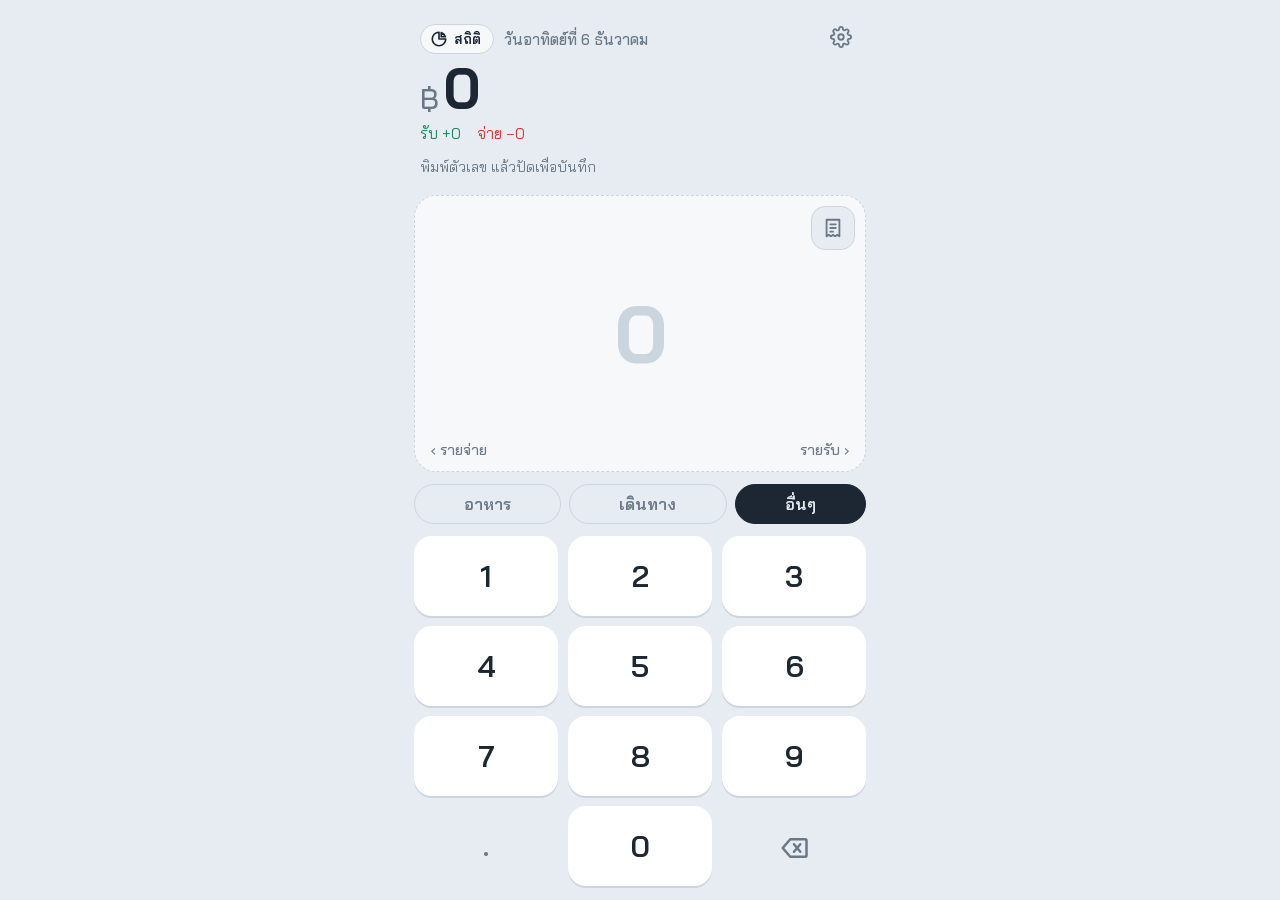
==== index.html @ 1a9b8954 "Add files via upload" ====
<!DOCTYPE html>
<html lang="th">
<head>
<meta charset="UTF-8">
<meta name="viewport" content="width=device-width, initial-scale=1, viewport-fit=cover, user-scalable=no">
<title>จดไว</title>
<meta name="description" content="จดรายรับรายจ่ายแบบปัดนิ้ว ใช้งานได้แม้ไม่มีอินเทอร์เน็ต">
<link rel="manifest" href="manifest.webmanifest">
<meta name="theme-color" content="#E6ECF1" media="(prefers-color-scheme: light)">
<meta name="theme-color" content="#121A22" media="(prefers-color-scheme: dark)">
<meta name="mobile-web-app-capable" content="yes">
<meta name="apple-mobile-web-app-capable" content="yes">
<meta name="apple-mobile-web-app-title" content="จดไว">
<meta name="apple-mobile-web-app-status-bar-style" content="default">
<link rel="apple-touch-icon" href="icons/apple-touch-icon.png">
<link rel="icon" type="image/png" sizes="32x32" href="icons/favicon-32.png">
<link rel="preconnect" href="https://fonts.googleapis.com">
<link rel="preconnect" href="https://fonts.gstatic.com" crossorigin>
<link href="https://fonts.googleapis.com/css2?family=Bai+Jamjuree:wght@400;500;600;700&display=swap" rel="stylesheet">
<style>
:root{
  --bg:#E6ECF1; --panel:#F6F8FA; --ink:#1C2733; --muted:#6A7886;
  --key:#FFFFFF; --key-press:#D5DEE6; --key-ink:#1C2733;
  --in:#178A57; --in-soft:#D3F0E1; --out:#D2392F; --out-soft:#FADAD6;
  --line:#CBD5DE;
  box-sizing:border-box;
  padding-top:env(safe-area-inset-top,0px);
  padding-bottom:env(safe-area-inset-bottom,0px);
  color-scheme:light;
}
@media (prefers-color-scheme: dark){
  :root:not([data-theme="light"]){
    --bg:#121A22; --panel:#1A242E; --ink:#E8EEF3; --muted:#8C9AA8;
    --key:#24303B; --key-press:#33424F; --key-ink:#E8EEF3;
    --in:#3CC487; --in-soft:#173A2A; --out:#FF6B5E; --out-soft:#45201D;
    --line:#2C3946; color-scheme:dark;
  }
}
:root[data-theme="dark"]{
  --bg:#121A22; --panel:#1A242E; --ink:#E8EEF3; --muted:#8C9AA8;
  --key:#24303B; --key-press:#33424F; --key-ink:#E8EEF3;
  --in:#3CC487; --in-soft:#173A2A; --out:#FF6B5E; --out-soft:#45201D;
  --line:#2C3946; color-scheme:dark;
}
*,*::before,*::after{box-sizing:border-box}
html{height:100%;scroll-padding-top:env(safe-area-inset-top,0px)}
body{
  height:100%;margin:0;background:var(--bg);color:var(--ink);
  font-family:"Bai Jamjuree","Noto Sans Thai","Leelawadee UI",Tahoma,sans-serif;
  -webkit-tap-highlight-color:transparent;user-select:none;-webkit-user-select:none;
  overscroll-behavior:none;
}
.app{
  height:100%;max-width:480px;margin:0 auto;display:flex;flex-direction:column;
  padding:12px 14px 14px;gap:12px;
}

/* ---------- Top: today's total ---------- */
.top{padding:6px 6px 0}
.top-row{display:flex;justify-content:space-between;align-items:baseline}
.date{font-size:15px;color:var(--muted);font-weight:500}
.top-left{display:flex;align-items:center;gap:10px;min-width:0}
.stats-btn{
  display:inline-flex;align-items:center;gap:6px;border:1.5px solid var(--line);background:var(--panel);
  color:var(--ink);font:inherit;font-size:14px;font-weight:600;padding:5px 12px 5px 9px;border-radius:999px;cursor:pointer;
}
.stats-btn svg{width:18px;height:18px}
.stats-btn:focus-visible{outline:2px solid var(--ink)}
.reset{background:none;border:0;color:var(--muted);font:inherit;font-size:14px;padding:6px 8px;border-radius:8px;cursor:pointer}
.reset:focus-visible{outline:2px solid var(--ink)}
.total{
  font-size:clamp(40px,12vw,56px);font-weight:700;line-height:1.1;
  font-variant-numeric:tabular-nums;letter-spacing:-.5px;margin-top:2px;
  transition:color .3s;
}
.total.pos{color:var(--in)} .total.neg{color:var(--out)}
.total .cur{font-size:.5em;font-weight:500;margin-right:4px;color:var(--muted)}
.split{display:flex;gap:16px;font-size:15px;margin-top:4px;font-variant-numeric:tabular-nums}
.split .i{color:var(--in)} .split .o{color:var(--out)}
.last{
  margin-top:8px;display:flex;align-items:center;gap:8px;min-height:32px;font-size:14px;color:var(--muted)
}
.last .amt{font-weight:600;font-variant-numeric:tabular-nums}
.last .amt.in{color:var(--in)} .last .amt.out{color:var(--out)}
.undo{
  margin-left:auto;border:1px solid var(--line);background:transparent;color:var(--ink);
  font:inherit;font-size:14px;padding:5px 12px;border-radius:999px;cursor:pointer
}
.undo:focus-visible{outline:2px solid var(--ink)}

/* ---------- Middle: swipe display ---------- */
.stage{
  position:relative;flex:1 1 auto;min-height:150px;border-radius:22px;
  background:var(--panel);overflow:hidden;touch-action:none;cursor:grab;
  display:flex;align-items:center;justify-content:center;
  border:1.5px dashed var(--line);
}
.stage:active{cursor:grabbing}
.tint{position:absolute;inset:0;opacity:0;pointer-events:none;transition:opacity .15s}
.tint.in{background:var(--in-soft)} .tint.out{background:var(--out-soft)}
.hint{
  position:absolute;bottom:12px;font-size:14px;color:var(--muted);font-weight:500;
  transition:color .15s,transform .15s;
}
.hint.l{left:16px} .hint.r{right:16px}
.hint.l.on{color:var(--out);transform:translateX(-3px)}
.hint.r.on{color:var(--in);transform:translateX(3px)}
.num{
  position:relative;font-size:clamp(52px,17vw,80px);font-weight:700;
  font-variant-numeric:tabular-nums;letter-spacing:-1px;color:var(--ink);
  white-space:nowrap;will-change:transform;transition:color .12s;
  max-width:92%;overflow:hidden;text-overflow:ellipsis;
}
.num.empty{color:var(--line)}
.num.in{color:var(--in)} .num.out{color:var(--out)}
.num.fly{transition:transform .32s cubic-bezier(.5,0,.75,0),opacity .32s}
.num.back{transition:transform .25s cubic-bezier(.2,.9,.3,1.2),color .12s}
.num.pop{animation:pop .22s ease-out}
@keyframes pop{from{transform:scale(.9);opacity:.3}to{transform:none;opacity:1}}
.toast{
  position:absolute;top:14px;left:50%;transform:translate(-50%,-8px);opacity:0;
  font-size:15px;font-weight:600;padding:6px 14px;border-radius:999px;
  transition:opacity .2s,transform .2s;pointer-events:none;
}
.toast.show{opacity:1;transform:translate(-50%,0)}
.toast.in{background:var(--in);color:#fff} .toast.out{background:var(--out);color:#fff}

/* ---------- Tag bar ---------- */
.tags{display:flex;gap:8px;flex:0 0 auto;overflow-x:auto;scrollbar-width:none;margin:0 -2px;padding:0 2px}
.tags::-webkit-scrollbar{display:none}
.tag{
  flex:1 0 auto;min-width:76px;padding:0 14px;height:40px;white-space:nowrap;border:1.5px solid var(--line);border-radius:999px;background:transparent;
  color:var(--muted);font:inherit;font-size:16px;font-weight:600;cursor:pointer;touch-action:manipulation;
  transition:background .12s,color .12s,border-color .12s;
}
.tag[aria-pressed="true"]{background:var(--ink);border-color:var(--ink);color:var(--bg)}
.tag:focus-visible{outline:3px solid var(--ink);outline-offset:2px}
.last .tg{font-size:13px;padding:1px 8px;border-radius:999px;border:1px solid var(--line);color:var(--ink)}

/* ---------- Bottom: numpad ---------- */
.pad{display:grid;grid-template-columns:repeat(3,1fr);gap:10px;flex:0 0 auto}
.k{
  height:clamp(56px,9.5vh,76px);border:0;border-radius:18px;background:var(--key);color:var(--key-ink);
  font:inherit;font-size:30px;font-weight:600;cursor:pointer;touch-action:manipulation;
  box-shadow:0 2px 0 var(--line);transition:background .08s,transform .08s;
}
.k:active,.k.press{background:var(--key-press);transform:translateY(2px);box-shadow:none}
.k:focus-visible{outline:3px solid var(--ink);outline-offset:2px}
.k.fn{background:transparent;box-shadow:none;font-size:26px;color:var(--muted)}
.k.fn:active{background:var(--key-press)}
.k svg{width:30px;height:30px;vertical-align:middle}

/* ---------- Stats sheet ---------- */
:root{--c-food:#E59A1A;--c-travel:#3B7DD8;--c-other:#8A7FB0}
.sheet{
  position:fixed;inset:0;z-index:20;background:var(--bg);overflow-y:auto;
  padding-top:env(safe-area-inset-top,0px);padding-bottom:env(safe-area-inset-bottom,0px);
  transform:translateY(100%);transition:transform .28s ease;visibility:hidden;
}
.sheet.open{transform:none;visibility:visible}
.sheet-in{max-width:480px;margin:0 auto;padding:12px 18px 28px}
.sheet-head{display:flex;align-items:center;gap:8px;position:sticky;top:0;background:var(--bg);padding:6px 0 10px;z-index:1}
.sheet-head h2{font-size:22px;margin:0;flex:1}
.icon-btn{
  width:40px;height:40px;border-radius:12px;border:1.5px solid var(--line);background:var(--panel);color:var(--ink);
  font:inherit;font-size:20px;cursor:pointer;display:inline-flex;align-items:center;justify-content:center
}
.icon-btn:disabled{opacity:.35;cursor:default}
.icon-btn:focus-visible{outline:2px solid var(--ink)}
.month{display:flex;align-items:center;gap:10px;margin:4px 0 14px}
.month b{flex:1;text-align:center;font-size:18px}
.sum3{display:grid;grid-template-columns:repeat(3,1fr);gap:8px;margin-bottom:18px}
.sum3 div{background:var(--panel);border-radius:14px;padding:10px 12px}
.sum3 small{display:block;font-size:13px;color:var(--muted)}
.sum3 strong{display:block;font-size:19px;font-variant-numeric:tabular-nums;margin-top:2px;overflow-wrap:anywhere}
.sum3 .i strong{color:var(--in)} .sum3 .o strong{color:var(--out)}
.block{background:var(--panel);border-radius:18px;padding:14px 14px 16px;margin-bottom:14px}
.block h3{font-size:16px;margin:0 0 10px}
.chart-wrap{position:relative;height:220px}
.empty-note{height:120px;display:flex;align-items:center;justify-content:center;color:var(--muted);font-size:15px;text-align:center}
.legend{list-style:none;padding:0;margin:12px 0 0;font-variant-numeric:tabular-nums}
.legend li{display:flex;align-items:center;gap:10px;padding:6px 0;font-size:15px;border-top:1px solid var(--line)}
.legend li:first-child{border-top:0}
.legend .dot{width:12px;height:12px;border-radius:4px;flex:0 0 auto}
.legend .nm{flex:1}
.legend .pc{color:var(--muted);font-size:13px;min-width:44px;text-align:right}
.legend .am{font-weight:600;min-width:84px;text-align:right}

/* ---------- Gear + count link ---------- */
.gear{
  width:38px;height:38px;border:0;background:transparent;color:var(--muted);border-radius:12px;
  display:inline-flex;align-items:center;justify-content:center;cursor:pointer;flex:0 0 auto
}
.gear svg{width:22px;height:22px}
.gear:active{background:var(--key-press)}
.gear:focus-visible{outline:2px solid var(--ink)}
.count{
  border:0;background:none;padding:2px 0;font:inherit;font-size:14px;color:var(--ink);cursor:pointer;
  text-decoration:underline;text-decoration-color:var(--line);text-underline-offset:3px;text-decoration-thickness:2px
}
.count:focus-visible{outline:2px solid var(--ink);border-radius:4px}

/* ---------- Modal (bottom card) ---------- */
.modal{position:fixed;inset:0;z-index:30;display:none;align-items:flex-end;justify-content:center}
.modal.open{display:flex}
.modal-back{position:absolute;inset:0;background:rgba(10,16,22,.45)}
.modal-card{
  position:relative;width:100%;max-width:480px;max-height:82%;display:flex;flex-direction:column;
  background:var(--bg);border-radius:24px 24px 0 0;
  padding:14px 18px calc(18px + env(safe-area-inset-bottom,0px));
  animation:up .24s ease-out;
}
@keyframes up{from{transform:translateY(40px);opacity:.4}to{transform:none;opacity:1}}
.modal-card .sheet-head{position:static;padding:4px 0 12px}
.modal-body{overflow-y:auto;flex:1 1 auto;margin:0 -4px;padding:0 4px}
.rows{list-style:none;margin:0;padding:0}
.rows li{
  display:flex;align-items:center;gap:10px;padding:10px 4px 10px 12px;background:var(--panel);
  border-radius:14px;margin-bottom:8px;font-variant-numeric:tabular-nums
}
.rows .time{font-size:13px;color:var(--muted);min-width:40px}
.rows .tg{font-size:13px;padding:1px 9px;border-radius:999px;border:1px solid var(--line);max-width:9em;overflow:hidden;text-overflow:ellipsis;white-space:nowrap}
.rows .sw{width:12px;height:12px;border-radius:4px;flex:0 0 auto}
.rows .nm{flex:1;font-size:16px;font-weight:600;overflow:hidden;text-overflow:ellipsis;white-space:nowrap}
.rows .amt{flex:1;text-align:right;font-weight:700;font-size:17px}
.rows .amt.in{color:var(--in)} .rows .amt.out{color:var(--out)}
.rows .use{font-size:13px;color:var(--muted)}
.trash{
  height:38px;min-width:38px;border:0;border-radius:11px;background:transparent;color:var(--muted);
  display:inline-flex;align-items:center;justify-content:center;gap:4px;cursor:pointer;font:inherit;font-size:14px;font-weight:600;
  transition:background .12s,color .12s,min-width .12s;
}
.trash svg{width:20px;height:20px}
.trash:active{background:var(--key-press)}
.trash.armed{background:var(--out);color:#fff;min-width:64px;padding:0 10px}
.trash:focus-visible{outline:2px solid var(--ink)}
.trash:disabled{opacity:.3;cursor:default}
.empty-row{padding:28px 8px;text-align:center;color:var(--muted);font-size:15px}
.add-row{display:flex;gap:8px;margin-top:6px}
.add-row input{
  flex:1;min-width:0;height:46px;border:1.5px solid var(--line);border-radius:14px;background:var(--panel);
  color:var(--ink);font:inherit;font-size:16px;padding:0 14px
}
.add-row input:focus{outline:none;border-color:var(--ink)}
.btn{
  height:46px;border:0;border-radius:14px;background:var(--ink);color:var(--bg);font:inherit;font-size:16px;font-weight:600;
  padding:0 18px;cursor:pointer
}
.btn:focus-visible{outline:3px solid var(--ink);outline-offset:2px}
.btn.ghost{background:transparent;color:var(--out);border:1.5px solid var(--line);width:100%;margin-top:6px}
.note{font-size:13px;color:var(--muted);margin:8px 2px 0;min-height:1.2em}
.note.err{color:var(--out)}
.day-sum{display:flex;gap:14px;font-size:14px;margin:-4px 0 12px;font-variant-numeric:tabular-nums}
.day-sum .i{color:var(--in)} .day-sum .o{color:var(--out)}

/* ---------- Slip OCR ---------- */
.slip-btn{
  position:absolute;top:10px;right:10px;z-index:2;
  width:44px;height:44px;border-radius:14px;border:1.5px solid var(--line);
  background:var(--bg);color:var(--muted);cursor:pointer;
  display:inline-flex;align-items:center;justify-content:center;
  transition:color .12s,background .12s;
}
.slip-btn svg{width:22px;height:22px}
.slip-btn:active{background:var(--key-press);color:var(--ink)}
.slip-btn:focus-visible{outline:2px solid var(--ink);outline-offset:2px}
.ocr{
  position:absolute;inset:0;z-index:3;display:flex;flex-direction:column;align-items:center;justify-content:center;gap:12px;
  background:color-mix(in srgb, var(--panel) 92%, transparent);
  font-size:16px;font-weight:600;color:var(--ink);text-align:center;padding:16px;
}
.ocr[hidden]{display:none}
.ocr .bar{width:min(220px,70%);height:6px;border-radius:99px;background:var(--line);overflow:hidden}
.ocr .bar i{display:block;height:100%;width:0;background:var(--ink);border-radius:inherit;transition:width .2s}
.ocr .bar.indet i{width:35%;animation:indet 1.1s ease-in-out infinite}
@keyframes indet{from{transform:translateX(-100%)}to{transform:translateX(300%)}}
.ocr small{font-size:13px;font-weight:500;color:var(--muted)}
.ocr button{
  border:1.5px solid var(--line);background:transparent;color:var(--muted);font:inherit;font-size:14px;
  padding:6px 16px;border-radius:999px;cursor:pointer
}
.toast.info{background:var(--ink);color:var(--bg);white-space:nowrap}
@media (prefers-reduced-motion: reduce){ .ocr .bar.indet i{animation:none;width:100%;opacity:.4} }

/* ---------- PWA banner ---------- */
.banner{
  position:fixed;left:50%;bottom:calc(14px + env(safe-area-inset-bottom,0px));transform:translate(-50%,140%);
  width:min(452px,calc(100% - 28px));display:flex;align-items:center;gap:10px;
  background:var(--ink);color:var(--bg);padding:10px 10px 10px 16px;border-radius:16px;
  font-size:15px;transition:transform .3s ease;z-index:10;
}
.banner.show{transform:translate(-50%,0)}
.banner span{flex:1}
.banner button{font:inherit;font-size:15px;font-weight:600;border:0;border-radius:10px;padding:8px 14px;cursor:pointer}
.banner .go{background:var(--bg);color:var(--ink)}
.banner .x{background:transparent;color:var(--bg);opacity:.7;padding:8px 10px}
.offline{font-size:13px;color:var(--muted);margin-left:8px}
@media (prefers-reduced-motion: reduce){
  .banner,.sheet{transition:none}
  .modal-card{animation:none}
  .num.fly,.num.back,.num.pop,.toast,.hint{transition:none;animation:none}
}
@media (min-height:820px){.k{height:80px}}
</style>
</head>
<body>
<div class="app">

  <!-- Top -->
  <section class="top" aria-label="ยอดรวมวันนี้">
    <div class="top-row">
      <div class="top-left">
        <button class="stats-btn" id="statsBtn" type="button" aria-haspopup="dialog">
          <svg viewBox="0 0 24 24" fill="none" stroke="currentColor" stroke-width="2.2" stroke-linecap="round" stroke-linejoin="round"><path d="M21 12A9 9 0 1 1 12 3v9z"/><path d="M15 3.5A9 9 0 0 1 20.5 9H15z"/></svg>สถิติ
        </button>
        <span class="date"><span id="date"></span><span class="offline" id="offline" hidden>· ออฟไลน์</span></span>
      </div>
      <button class="gear" id="gearBtn" type="button" aria-label="จัดการหมวดหมู่" aria-haspopup="dialog">
        <svg viewBox="0 0 24 24" fill="none" stroke="currentColor" stroke-width="2" stroke-linecap="round" stroke-linejoin="round"><circle cx="12" cy="12" r="3"/><path d="M19.4 15a1.65 1.65 0 0 0 .33 1.82l.06.06a2 2 0 1 1-2.83 2.83l-.06-.06a1.65 1.65 0 0 0-1.82-.33 1.65 1.65 0 0 0-1 1.51V21a2 2 0 1 1-4 0v-.09A1.65 1.65 0 0 0 9 19.4a1.65 1.65 0 0 0-1.82.33l-.06.06a2 2 0 1 1-2.83-2.83l.06-.06a1.65 1.65 0 0 0 .33-1.82 1.65 1.65 0 0 0-1.51-1H3a2 2 0 1 1 0-4h.09A1.65 1.65 0 0 0 4.6 9a1.65 1.65 0 0 0-.33-1.82l-.06-.06a2 2 0 1 1 2.83-2.83l.06.06a1.65 1.65 0 0 0 1.82.33H9a1.65 1.65 0 0 0 1-1.51V3a2 2 0 1 1 4 0v.09a1.65 1.65 0 0 0 1 1.51 1.65 1.65 0 0 0 1.82-.33l.06-.06a2 2 0 1 1 2.83 2.83l-.06.06a1.65 1.65 0 0 0-.33 1.82V9a1.65 1.65 0 0 0 1.51 1H21a2 2 0 1 1 0 4h-.09a1.65 1.65 0 0 0-1.51 1z"/></svg>
      </button>
    </div>
    <div class="total" id="total" aria-live="polite"><span class="cur">฿</span>0</div>
    <div class="split">
      <span class="i" id="sumIn">รับ +0</span>
      <span class="o" id="sumOut">จ่าย −0</span>
    </div>
    <div class="last" id="last">พิมพ์ตัวเลข แล้วปัดเพื่อบันทึก</div>
  </section>

  <!-- Middle -->
  <section class="stage" id="stage" aria-label="ตัวเลขที่กำลังพิมพ์ ปัดขวาเป็นรายรับ ปัดซ้ายเป็นรายจ่าย">
    <div class="tint in" id="tintIn"></div>
    <div class="tint out" id="tintOut"></div>
    <div class="toast" id="toast"></div>
    <!-- Slip OCR: ปุ่มอัปโหลด + ช่องเลือกไฟล์ (ซ่อน) + หน้าจอ Loading -->
    <button class="slip-btn" id="slipBtn" type="button" aria-label="อ่านยอดเงินจากรูปสลิป" title="อ่านยอดจากสลิป">
      <svg viewBox="0 0 24 24" fill="none" stroke="currentColor" stroke-width="2" stroke-linecap="round" stroke-linejoin="round"><path d="M5 3h14v18l-2.3-1.5L14.3 21 12 19.5 9.7 21l-2.4-1.5L5 21z"/><path d="M9 8h6M9 12h6M9 16h3"/></svg>
    </button>
    <input type="file" id="slipInput" accept="image/*" hidden>
    <div class="ocr" id="ocr" role="status" aria-live="polite" hidden>
      <span id="ocrText">กำลังอ่านสลิป...</span>
      <div class="bar indet" id="ocrBar"><i></i></div>
      <small id="ocrSub">ครั้งแรกต้องดาวน์โหลดตัวอ่านภาษาไทย อาจใช้เวลาสักครู่</small>
      <button type="button" id="ocrCancel">ยกเลิก</button>
    </div>
    <div class="num empty" id="num">0</div>
    <span class="hint l" id="hintL">‹ รายจ่าย</span>
    <span class="hint r" id="hintR">รายรับ ›</span>
  </section>

  <!-- Bottom -->
  <div class="tags" id="tags" role="group" aria-label="หมวดหมู่">
  </div>

  <section class="pad" id="pad" aria-label="แป้นตัวเลข">
    <button class="k" data-k="1" type="button">1</button>
    <button class="k" data-k="2" type="button">2</button>
    <button class="k" data-k="3" type="button">3</button>
    <button class="k" data-k="4" type="button">4</button>
    <button class="k" data-k="5" type="button">5</button>
    <button class="k" data-k="6" type="button">6</button>
    <button class="k" data-k="7" type="button">7</button>
    <button class="k" data-k="8" type="button">8</button>
    <button class="k" data-k="9" type="button">9</button>
    <button class="k fn" data-k="." type="button" aria-label="จุดทศนิยม">.</button>
    <button class="k" data-k="0" type="button">0</button>
    <button class="k fn" data-k="del" type="button" aria-label="ลบ (กดค้างเพื่อล้าง)">
      <svg viewBox="0 0 24 24" fill="none" stroke="currentColor" stroke-width="2" stroke-linecap="round" stroke-linejoin="round"><path d="M21 5H9l-6 7 6 7h12a1 1 0 0 0 1-1V6a1 1 0 0 0-1-1z"/><path d="M17 9l-5 6M12 9l5 6"/></svg>
    </button>
  </section>
</div>

<div class="sheet" id="sheet" role="dialog" aria-modal="true" aria-labelledby="sheetTitle" aria-hidden="true">
  <div class="sheet-in">
    <div class="sheet-head">
      <h2 id="sheetTitle">สถิติประจำเดือน</h2>
      <button class="icon-btn" id="sheetClose" type="button" aria-label="ปิด">✕</button>
    </div>
    <div class="month">
      <button class="icon-btn" id="mPrev" type="button" aria-label="เดือนก่อน">‹</button>
      <b id="mLabel"></b>
      <button class="icon-btn" id="mNext" type="button" aria-label="เดือนถัดไป">›</button>
    </div>
    <div class="sum3">
      <div class="i"><small>รายรับ</small><strong id="mIn">0</strong></div>
      <div class="o"><small>รายจ่าย</small><strong id="mOut">0</strong></div>
      <div><small>คงเหลือ</small><strong id="mNet">0</strong></div>
    </div>
    <div class="block">
      <h3>รายรับเทียบรายจ่าย</h3>
      <div class="chart-wrap" id="wrapIO"><canvas id="chartIO" aria-label="กราฟวงกลมรายรับเทียบรายจ่าย"></canvas></div>
      <ul class="legend" id="legIO"></ul>
    </div>
    <div class="block">
      <h3>รายจ่ายแยกตามหมวด</h3>
      <div class="chart-wrap" id="wrapOut"><canvas id="chartOut" aria-label="กราฟวงกลมรายจ่ายแยกตามหมวด"></canvas></div>
      <ul class="legend" id="legOut"></ul>
    </div>
    <div class="block">
      <h3>รายรับแยกตามหมวด</h3>
      <div class="chart-wrap" id="wrapIn"><canvas id="chartIn" aria-label="กราฟวงกลมรายรับแยกตามหมวด"></canvas></div>
      <ul class="legend" id="legIn"></ul>
    </div>
  </div>
</div>

<!-- Modal: manage tags -->
<div class="modal" id="tagModal" role="dialog" aria-modal="true" aria-labelledby="tagTitle">
  <div class="modal-back" data-close></div>
  <div class="modal-card">
    <div class="sheet-head">
      <h2 id="tagTitle">จัดการหมวดหมู่</h2>
      <button class="icon-btn" type="button" data-close aria-label="ปิด">✕</button>
    </div>
    <div class="modal-body"><ul class="rows" id="tagList"></ul></div>
    <div class="add-row">
      <input id="tagInput" type="text" maxlength="12" placeholder="ชื่อหมวดใหม่ เช่น ช้อปปิ้ง" autocomplete="off" enterkeyhint="done">
      <button class="btn" id="tagAdd" type="button">เพิ่ม</button>
    </div>
    <p class="note" id="tagNote" aria-live="polite"></p>
  </div>
</div>

<!-- Modal: today's entries -->
<div class="modal" id="dayModal" role="dialog" aria-modal="true" aria-labelledby="dayTitle">
  <div class="modal-back" data-close></div>
  <div class="modal-card">
    <div class="sheet-head">
      <h2 id="dayTitle">รายการวันนี้</h2>
      <button class="icon-btn" type="button" data-close aria-label="ปิด">✕</button>
    </div>
    <div class="day-sum" id="daySum"></div>
    <div class="modal-body"><ul class="rows" id="dayList"></ul></div>
    <button class="btn ghost" id="clearDay" type="button">ล้างรายการทั้งหมดของวันนี้</button>
  </div>
</div>

<div class="banner" id="banner" role="status">
  <span id="bannerText"></span>
  <button class="go" id="bannerGo" type="button"></button>
  <button class="x" id="bannerX" type="button" aria-label="ปิด">✕</button>
</div>

<script>
(function(){
  const $ = id => document.getElementById(id);
  const numEl=$('num'), stage=$('stage'), tintIn=$('tintIn'), tintOut=$('tintOut');
  const hintL=$('hintL'), hintR=$('hintR'), toast=$('toast');
  const MAX_DIGITS = 9;
  const TRASH='<svg viewBox="0 0 24 24" fill="none" stroke="currentColor" stroke-width="2" stroke-linecap="round" stroke-linejoin="round"><path d="M3 6h18M8 6V4h8v2M19 6l-1 14H6L5 6M10 11v6M14 11v6"/></svg>';

  // ---------- Date & storage ----------
  // รายการของแต่ละวันเก็บใน key "jodwai:ปี-เดือน-วัน" (หน้าสถิติอ่านจากตรงนี้)
  // สรุปยอดของวันที่ผ่านไปแล้วเก็บรวมใน "jodwai:archive"
  const DAY_RE = /^jodwai:\d{4}-\d{1,2}-\d{1,2}$/;
  const ARCHIVE_KEY = 'jodwai:archive';
  const keyOf = d => 'jodwai:' + d.getFullYear()+'-'+(d.getMonth()+1)+'-'+d.getDate();
  let today = new Date();
  let dayKey = keyOf(today);
  function renderDate(){
    $('date').textContent = today.toLocaleDateString('th-TH',{weekday:'long',day:'numeric',month:'long'});
  }
  renderDate();

  function loadDay(k){
    try { const a = JSON.parse(localStorage.getItem(k) || '[]'); return Array.isArray(a) ? a : []; }
    catch(e){ return []; }
  }
  let entries = loadDay(dayKey);
  function save(){ try { localStorage.setItem(dayKey, JSON.stringify(entries)); } catch(e){} }
  const esc = s => String(s).replace(/[&<>"']/g, c => ({'&':'&amp;','<':'&lt;','>':'&gt;','"':'&quot;',"'":'&#39;'}[c]));

  // ---------- Formatting ----------
  const fmt = n => n.toLocaleString('th-TH',{minimumFractionDigits:0,maximumFractionDigits:2});
  function fmtInput(s){
    if(!s) return '0';
    const [a,b] = s.split('.');
    const intPart = Number(a||'0').toLocaleString('en-US');
    return b!==undefined ? intPart+'.'+b : intPart;
  }

  // ---------- Render ----------
  let input = '';
  function renderInput(){
    numEl.textContent = fmtInput(input);
    numEl.classList.toggle('empty', !input);
  }
  function renderTotals(){
    let inc=0, out=0;
    entries.forEach(e => e.t==='in' ? inc+=e.v : out+=e.v);
    const net = inc-out;
    const t=$('total');
    t.innerHTML = '<span class="cur">฿</span>' + (net<0?'−':'') + fmt(Math.abs(net));
    t.classList.toggle('pos', net>0); t.classList.toggle('neg', net<0);
    $('sumIn').textContent = 'รับ +' + fmt(inc);
    $('sumOut').textContent = 'จ่าย −' + fmt(out);
    const last=$('last');
    if(entries.length){
      const e = entries[entries.length-1];
      last.innerHTML = 'ล่าสุด <span class="amt '+e.t+'">'+(e.t==='in'?'+':'−')+fmt(e.v)+'</span>'
        + '<span class="tg">'+esc(e.tag||'อื่นๆ')+'</span>'
        + '<button class="count" id="openDay" type="button" aria-haspopup="dialog">'+entries.length+' รายการ</button>'
        + '<button class="undo" id="undo" type="button">ย้อนกลับ</button>';
      $('undo').onclick = undo;
      $('openDay').onclick = openDay;
    } else {
      last.textContent = 'พิมพ์ตัวเลข แล้วปัดเพื่อบันทึก';
    }
  }

  // ---------- Input ----------
  function press(k){
    if(k==='del'){ input = input.slice(0,-1); }
    else if(k==='.'){
      if(input.includes('.')) return;
      input = (input||'0') + '.';
    } else {
      const [a,b] = input.split('.');
      if(b!==undefined && b.length>=2) return;
      if(b===undefined && (a||'').length>=MAX_DIGITS) return;
      if(input==='0') input='';
      input += k;
    }
    renderInput();
    if(navigator.vibrate) try{navigator.vibrate(8)}catch(e){}
  }
  function clearInput(){ input=''; renderInput(); }

  const pad=$('pad');
  pad.addEventListener('click', e=>{
    const b=e.target.closest('.k'); if(!b) return;
    if(b.dataset.k==='del' && longFired){ longFired=false; return; }
    press(b.dataset.k);
  });
  // long press backspace = clear
  let longTimer=null, longFired=false;
  const delKey = pad.querySelector('[data-k="del"]');
  delKey.addEventListener('pointerdown', ()=>{ longFired=false; longTimer=setTimeout(()=>{longFired=true;clearInput();},500); });
  ['pointerup','pointerleave','pointercancel'].forEach(ev=>delKey.addEventListener(ev,()=>clearTimeout(longTimer)));

  // ---------- Tags (ผู้ใช้เพิ่ม/ลบได้ เก็บใน "jodwai:tags") ----------
  const TAGS_KEY='jodwai:tags', MAX_TAGS=8;
  const PALETTE=['#E59A1A','#3B7DD8','#8A7FB0','#2BA39A','#D9608E','#7A9A2E','#C2703D','#5C6BC0'];
  const DEFAULT_TAGS=[{n:'อาหาร',c:PALETTE[0]},{n:'เดินทาง',c:PALETTE[1]},{n:'อื่นๆ',c:PALETTE[2]}];
  let tags=DEFAULT_TAGS.slice();
  try{
    const raw=JSON.parse(localStorage.getItem(TAGS_KEY)||'null');
    if(Array.isArray(raw) && raw.length && raw.every(t=>t && typeof t.n==='string')) tags=raw;
  }catch(e){}
  function saveTags(){ try{ localStorage.setItem(TAGS_KEY, JSON.stringify(tags)); }catch(e){} }
  const tagColor = n => (tags.find(t=>t.n===n)||{}).c || '#9AA5B1';

  let currentTag=tags[tags.length-1].n;
  try{ const t=localStorage.getItem('jodwai:tag'); if(tags.some(x=>x.n===t)) currentTag=t; }catch(e){}

  function renderTagBar(){
    $('tags').innerHTML = tags.map(t =>
      '<button class="tag" type="button" data-tag="'+esc(t.n)+'" aria-pressed="'+(t.n===currentTag)+'">'+esc(t.n)+'</button>'
    ).join('');
    const sel=$('tags').querySelector('[aria-pressed="true"]');
    if(sel) sel.scrollIntoView({block:'nearest',inline:'nearest'});
  }
  function setTag(n){
    currentTag=n;
    $('tags').querySelectorAll('.tag').forEach(b=>b.setAttribute('aria-pressed', b.dataset.tag===n ? 'true':'false'));
    try{ localStorage.setItem('jodwai:tag', n); }catch(e){}
  }
  $('tags').addEventListener('click', e=>{
    const b=e.target.closest('.tag'); if(!b) return;
    setTag(b.dataset.tag);
    if(navigator.vibrate) try{navigator.vibrate(8)}catch(e){}
  });
  renderTagBar();

  // ---------- Commit ----------
  function showToast(type, v){
    toast.className = 'toast '+type;
    toast.textContent = (type==='in'?'รายรับ +':'รายจ่าย −') + fmt(v) + ' · ' + currentTag;
    requestAnimationFrame(()=>toast.classList.add('show'));
    clearTimeout(showToast._t);
    showToast._t = setTimeout(()=>toast.classList.remove('show'), 1300);
  }
  function commit(type){
    checkDayChange();
    const v = parseFloat(input);
    if(!v || v<=0) return false;
    entries.push({t:type, v:Math.round(v*100)/100, tag:currentTag, at:Date.now()});
    save(); renderTotals(); showToast(type, v);
    if(navigator.vibrate) try{navigator.vibrate(20)}catch(e){}
    return true;
  }
  function undo(){
    if(!entries.length) return;
    entries.pop(); save(); renderTotals();
  }

  // ---------- Swipe gesture ----------
  let startX=0, startY=0, dx=0, dragging=false, pid=null;
  const threshold = () => Math.min(110, stage.clientWidth*0.25);

  function setDragVisual(x){
    const th = threshold();
    const p = Math.min(1, Math.abs(x)/th);
    numEl.style.transform = 'translateX('+x+'px) rotate('+(x/40)+'deg)';
    numEl.classList.toggle('in', x>12);
    numEl.classList.toggle('out', x<-12);
    tintIn.style.opacity = x>0 ? p : 0;
    tintOut.style.opacity = x<0 ? p : 0;
    hintR.classList.toggle('on', x>=th);
    hintL.classList.toggle('on', x<=-th);
  }
  function resetVisual(animate){
    numEl.classList.remove('fly','in','out');
    if(animate){ numEl.classList.add('back'); setTimeout(()=>numEl.classList.remove('back'),260); }
    numEl.style.transform=''; numEl.style.opacity='';
    tintIn.style.opacity=0; tintOut.style.opacity=0;
    hintL.classList.remove('on'); hintR.classList.remove('on');
  }

  function flyOut(type){
    const dir = type==='in'?1:-1;
    numEl.classList.remove('back'); numEl.classList.add('fly', type);
    numEl.style.transform = 'translateX('+(dir*stage.clientWidth)+'px) rotate('+(dir*14)+'deg)';
    numEl.style.opacity = '0';
    setTimeout(()=>{
      commit(type);
      input=''; renderInput(); resetVisual(false);
      numEl.classList.add('pop'); setTimeout(()=>numEl.classList.remove('pop'),230);
    }, 300);
  }

  stage.addEventListener('pointerdown', e=>{
    if(e.target.closest('.slip-btn, .ocr')) return;   // ไม่ให้ปุ่มสลิปไปเริ่มการปัด
    if(!input || parseFloat(input)<=0){ nudge(); return; }
    dragging=true; pid=e.pointerId; startX=e.clientX; startY=e.clientY; dx=0;
    numEl.classList.remove('back','fly');
    stage.setPointerCapture(pid);
  });
  stage.addEventListener('pointermove', e=>{
    if(!dragging || e.pointerId!==pid) return;
    dx = e.clientX-startX;
    setDragVisual(dx);
  });
  function endDrag(e){
    if(!dragging || (e && e.pointerId!==pid)) return;
    dragging=false;
    const th = threshold();
    if(dx>=th) flyOut('in');
    else if(dx<=-th) flyOut('out');
    else resetVisual(true);
  }
  stage.addEventListener('pointerup', endDrag);
  stage.addEventListener('pointercancel', endDrag);

  function nudge(){
    numEl.classList.add('back');
    numEl.style.transform='translateX(10px)';
    setTimeout(()=>{numEl.style.transform='';},120);
    setTimeout(()=>numEl.classList.remove('back'),300);
  }

  // ---------- Keyboard (desktop) ----------
  document.addEventListener('keydown', e=>{
    const openModal=document.querySelector('.modal.open');
    if(openModal){ if(e.key==='Escape') closeModal(openModal); return; }
    if(statsOpen){ if(e.key==='Escape') closeStats(); return; }
    if(e.key>='0' && e.key<='9') press(e.key);
    else if(e.key==='.'||e.key===',') press('.');
    else if(e.key==='Backspace') press('del');
    else if(e.key==='Escape') clearInput();
    else if(e.key==='ArrowRight' && parseFloat(input)>0) flyOut('in');
    else if(e.key==='ArrowLeft' && parseFloat(input)>0) flyOut('out');
    else return;
    e.preventDefault();
  });

  renderInput(); renderTotals();

  // ---------- Stats ----------
  let statsOpen=false, viewMonth=new Date(today.getFullYear(), today.getMonth(), 1);
  const charts={};
  const sheet=$('sheet');
  const css = n => getComputedStyle(document.documentElement).getPropertyValue(n).trim();

  // โหลด Chart.js เฉพาะตอนเปิดหน้าสถิติ (ไฟล์อยู่ในแอป ใช้ออฟไลน์ได้)
  // ลองโหลดจากไฟล์ในแอปก่อน ถ้าไม่เจอ (เช่น อัปโหลดแค่ index.html) จะลอง CDN ต่อ
  // ถ้าโหลดไม่ได้เลย (ออฟไลน์และไม่มีไฟล์) จะวาดกราฟวงกลมเองด้วย SVG แทน
  const CHART_SRC=[
    'vendor/chart.umd.min.js',
    'https://cdnjs.cloudflare.com/ajax/libs/Chart.js/4.4.4/chart.umd.min.js',
    'https://cdn.jsdelivr.net/npm/chart.js@4.4.4/dist/chart.umd.min.js'
  ];
  let chartLib=null;
  function loadScript(src, ms){
    return new Promise((res,rej)=>{
      const sc=document.createElement('script');
      const t=setTimeout(()=>{ sc.remove(); rej(new Error('timeout')); }, ms);
      sc.src=src; sc.async=true;
      sc.onload=()=>{ clearTimeout(t); window.Chart ? res(window.Chart) : rej(new Error('no Chart')); };
      sc.onerror=()=>{ clearTimeout(t); sc.remove(); rej(new Error('load '+src)); };
      document.head.appendChild(sc);
    });
  }
  function loadChart(){
    if(window.Chart) return Promise.resolve(window.Chart);
    if(chartLib) return chartLib;
    chartLib = (async ()=>{
      for(const src of CHART_SRC){
        try{ return await loadScript(src, 6000); }catch(e){ console.warn('Chart.js:', e.message); }
      }
      return null;
    })().then(C=>{ if(!C) chartLib=null; return C; });
    return chartLib;
  }

  // กราฟวงกลมสำรองแบบ SVG (ใช้เมื่อไม่มี Chart.js)
  function svgPie(wrap, rows, total){
    const cx=110, cy=110, r=100, NS='http://www.w3.org/2000/svg';
    let a0=-Math.PI/2, paths='';
    rows.forEach((row,i)=>{
      const frac=row.v/total;
      if(frac>=0.9999){
        paths+='<circle cx="'+cx+'" cy="'+cy+'" r="'+r+'" fill="'+row.c+'" data-i="'+i+'"/>';
        return;
      }
      const a1=a0+frac*Math.PI*2;
      const x0=cx+r*Math.cos(a0), y0=cy+r*Math.sin(a0), x1=cx+r*Math.cos(a1), y1=cy+r*Math.sin(a1);
      paths+='<path d="M'+cx+' '+cy+' L'+x0.toFixed(2)+' '+y0.toFixed(2)+' A'+r+' '+r+' 0 '+(frac>0.5?1:0)+' 1 '+x1.toFixed(2)+' '+y1.toFixed(2)+' Z" fill="'+row.c+'" data-i="'+i+'"/>';
      a0=a1;
    });
    wrap.innerHTML='<svg viewBox="0 0 220 220" role="img" style="height:100%;width:auto;display:block;margin:0 auto;overflow:visible">'
      +'<g stroke="'+css('--panel')+'" stroke-width="3" stroke-linejoin="round" style="cursor:pointer">'+paths+'</g>'
      +'<text x="110" y="116" text-anchor="middle" font-size="15" font-weight="700" fill="#fff" style="pointer-events:none;paint-order:stroke;stroke:rgba(0,0,0,.35);stroke-width:3px"></text></svg>';
    const label=wrap.querySelector('text');
    wrap.querySelector('g').addEventListener('click', e=>{
      const i=e.target.getAttribute('data-i'); if(i===null) return;
      const row=rows[i];
      label.textContent = label.dataset.i===i ? '' : row.n+' '+Math.round(row.v/total*100)+'%';
      label.dataset.i = label.textContent ? i : '';
    });
  }

  function monthEntries(y,m){
    const prefix='jodwai:'+y+'-'+(m+1)+'-';
    const out=[];
    try{
      for(let i=0;i<localStorage.length;i++){
        const k=localStorage.key(i);
        if(k && k.startsWith(prefix) && /^\d+$/.test(k.slice(prefix.length))){
          const arr=JSON.parse(localStorage.getItem(k)||'[]');
          if(Array.isArray(arr)) out.push(...arr);
        }
      }
    }catch(e){}
    return out;
  }

  function legend(el, rows, total){
    el.innerHTML = rows.map(r=>{
      const pc = total ? Math.round(r.v/total*100) : 0;
      return '<li><span class="dot" style="background:'+r.c+'"></span><span class="nm">'+esc(r.n)+'</span>'
        + '<span class="pc">'+pc+'%</span><span class="am">'+fmt(r.v)+'</span></li>';
    }).join('');
  }

  function drawPie(key, wrapId, rows, emptyText){
    const wrap=$(wrapId);
    if(charts[key]){ charts[key].destroy(); charts[key]=null; }
    const total=rows.reduce((a,r)=>a+r.v,0);
    if(!total){
      wrap.innerHTML='<div class="empty-note">'+emptyText+'</div>';
      return total;
    }
    const shown=rows.filter(r=>r.v>0);
    if(!window.Chart){ svgPie(wrap, shown, total); return total; }
    wrap.innerHTML='<canvas></canvas>';
    try{
    charts[key]=new Chart(wrap.querySelector('canvas'),{
      type:'pie',
      data:{ labels:shown.map(r=>r.n), datasets:[{ data:shown.map(r=>r.v), backgroundColor:shown.map(r=>r.c), borderColor:css('--panel'), borderWidth:3, hoverOffset:6 }] },
      options:{
        responsive:true, maintainAspectRatio:false,
        animation: matchMedia('(prefers-reduced-motion: reduce)').matches ? false : {duration:500},
        plugins:{
          legend:{display:false},
          tooltip:{ callbacks:{ label: c => ' '+c.label+': ฿'+fmt(c.parsed)+' ('+Math.round(c.parsed/total*100)+'%)' } }
        }
      }
    });
    }catch(err){
      console.warn('Chart.js render failed, using SVG', err);
      charts[key]=null; svgPie(wrap, shown, total);
    }
    return total;
  }

  async function renderStats(){
    const y=viewMonth.getFullYear(), m=viewMonth.getMonth();
    $('mLabel').textContent = viewMonth.toLocaleDateString('th-TH',{month:'long',year:'numeric'});
    $('mNext').disabled = (y===today.getFullYear() && m===today.getMonth());
    const list=monthEntries(y,m);
    let inc=0,out=0; const byIn={}, byOut={};
    list.forEach(e=>{
      const t=e.tag||'อื่นๆ';
      if(e.t==='in'){ inc+=e.v; byIn[t]=(byIn[t]||0)+e.v; } else { out+=e.v; byOut[t]=(byOut[t]||0)+e.v; }
    });
    // เรียงตามลำดับหมวดปัจจุบัน แล้วตามด้วยหมวดที่ถูกลบไปแล้วแต่ยังมีข้อมูล
    const order = by => {
      const names=tags.map(t=>t.n).filter(n=>by[n]);
      Object.keys(by).forEach(n=>{ if(!names.includes(n)) names.push(n); });
      return names.map(n=>({n, v:by[n], c:tagColor(n)})).sort((a,b)=>b.v-a.v);
    };
    const net=inc-out;
    $('mIn').textContent='+'+fmt(inc);
    $('mOut').textContent='−'+fmt(out);
    const mNet=$('mNet'); mNet.textContent=(net<0?'−':'')+fmt(Math.abs(net));
    mNet.style.color = net>0?css('--in'):net<0?css('--out'):'';

    if(!window.Chart) ['wrapIO','wrapOut','wrapIn'].forEach(id=>{ $(id).innerHTML='<div class="empty-note">กำลังโหลดกราฟ…</div>'; });
    try{ await loadChart(); }catch(e){}
    if(!statsOpen) return;
    const io=[{n:'รายรับ',v:inc,c:css('--in')},{n:'รายจ่าย',v:out,c:css('--out')}];
    const ro=order(byOut);
    const ri=order(byIn);
    legend($('legIO'), io, drawPie('io','wrapIO',io,'ยังไม่มีรายการในเดือนนี้'));
    legend($('legOut'), ro, drawPie('out','wrapOut',ro,'ยังไม่มีรายจ่ายในเดือนนี้'));
    legend($('legIn'), ri, drawPie('in','wrapIn',ri,'ยังไม่มีรายรับในเดือนนี้'));
  }

  function openStats(){
    statsOpen=true; viewMonth=new Date(today.getFullYear(), today.getMonth(), 1);
    sheet.classList.add('open'); sheet.setAttribute('aria-hidden','false');
    renderStats(); setTimeout(()=>$('sheetClose').focus(),50);
  }
  function closeStats(){
    statsOpen=false; sheet.classList.remove('open'); sheet.setAttribute('aria-hidden','true');
    $('statsBtn').focus();
  }
  $('statsBtn').onclick=openStats;
  $('sheetClose').onclick=closeStats;
  $('mPrev').onclick=()=>{ viewMonth=new Date(viewMonth.getFullYear(), viewMonth.getMonth()-1, 1); renderStats(); };
  $('mNext').onclick=()=>{ viewMonth=new Date(viewMonth.getFullYear(), viewMonth.getMonth()+1, 1); renderStats(); };
  matchMedia('(prefers-color-scheme: dark)').addEventListener('change', ()=>{ if(statsOpen) renderStats(); });

  // ---------- Modals ----------
  let lastFocus=null;
  function openModal(m){
    lastFocus=document.activeElement;
    m.classList.add('open');
    const f=m.querySelector('input, [data-close].icon-btn'); if(f) setTimeout(()=>f.focus(),30);
  }
  function closeModal(m){
    m.classList.remove('open');
    if(lastFocus && lastFocus.isConnected) lastFocus.focus();
  }
  document.querySelectorAll('.modal').forEach(m=>{
    m.addEventListener('click', e=>{ if(e.target.closest('[data-close]')) closeModal(m); });
  });

  // ---------- Tag manager ----------
  const tagModal=$('tagModal'), tagNote=$('tagNote'), tagInput=$('tagInput');
  function note(msg, err){ tagNote.textContent=msg||''; tagNote.classList.toggle('err', !!err); }
  function usageCount(n){
    let c=0;
    try{
      for(let i=0;i<localStorage.length;i++){
        const k=localStorage.key(i);
        if(k && DAY_RE.test(k)) c += loadDay(k).filter(e=>(e.tag||'อื่นๆ')===n).length;
      }
    }catch(e){}
    return c;
  }
  function renderTagList(){
    const only=tags.length<=1;
    $('tagList').innerHTML = tags.map((t,i)=>{
      const used=usageCount(t.n);
      return '<li><span class="sw" style="background:'+t.c+'"></span>'
        + '<span class="nm">'+esc(t.n)+'</span>'
        + (used ? '<span class="use">'+used+' รายการ</span>' : '')
        + '<button class="trash" type="button" data-i="'+i+'" aria-label="ลบหมวด '+esc(t.n)+'"'+(only?' disabled':'')+'>'+TRASH+'</button></li>';
    }).join('');
    $('tagAdd').disabled = tags.length>=MAX_TAGS;
    tagInput.disabled = tags.length>=MAX_TAGS;
    if(tags.length>=MAX_TAGS) note('มีครบ '+MAX_TAGS+' หมวดแล้ว ลบหมวดเดิมก่อนจึงจะเพิ่มใหม่ได้');
  }
  function addTag(){
    const n=tagInput.value.trim().replace(/\s+/g,' ');
    if(!n){ note('พิมพ์ชื่อหมวดก่อนกดเพิ่ม', true); tagInput.focus(); return; }
    if(tags.some(t=>t.n.toLowerCase()===n.toLowerCase())){ note('มีหมวด "'+n+'" อยู่แล้ว', true); return; }
    if(tags.length>=MAX_TAGS) return;
    const usedColors=tags.map(t=>t.c);
    const c=PALETTE.find(p=>!usedColors.includes(p)) || PALETTE[tags.length % PALETTE.length];
    tags.push({n,c}); saveTags();
    tagInput.value=''; note('เพิ่มหมวด "'+n+'" แล้ว');
    setTag(n); renderTagBar(); renderTagList();
  }
  $('tagAdd').onclick=addTag;
  tagInput.addEventListener('keydown', e=>{ if(e.key==='Enter'){ e.preventDefault(); addTag(); } });
  armTrash($('tagList'), btn=>{
    const i=+btn.dataset.i, t=tags[i]; if(!t || tags.length<=1) return;
    tags.splice(i,1); saveTags();
    if(currentTag===t.n) setTag(tags[0].n);
    note('ลบหมวด "'+t.n+'" แล้ว รายการเดิมยังอยู่ในสถิติ');
    renderTagBar(); renderTagList();
  });
  $('gearBtn').onclick=()=>{ note(''); renderTagList(); openModal(tagModal); };

  // ปุ่มถังขยะ: แตะครั้งแรกเปลี่ยนเป็น "ลบ" สีแดง แตะซ้ำเพื่อยืนยัน
  function armTrash(list, onConfirm){
    let armed=null, t=null;
    const disarm=()=>{ if(armed){ armed.classList.remove('armed'); armed.innerHTML=TRASH; armed=null; } clearTimeout(t); };
    list.addEventListener('click', e=>{
      const b=e.target.closest('.trash'); if(!b || b.disabled) return;
      if(armed===b){ disarm(); onConfirm(b); return; }
      disarm(); armed=b; b.classList.add('armed'); b.textContent='ลบ';
      t=setTimeout(disarm, 2500);
    });
  }

  // ---------- Today's entries ----------
  const dayModal=$('dayModal');
  function renderDayList(){
    let inc=0,out=0; entries.forEach(e=> e.t==='in'?inc+=e.v:out+=e.v);
    $('daySum').innerHTML = '<span class="i">รับ +'+fmt(inc)+'</span><span class="o">จ่าย −'+fmt(out)+'</span>';
    $('dayTitle').textContent = 'รายการวันนี้ ('+entries.length+')';
    $('clearDay').hidden = !entries.length;
    if(!entries.length){ $('dayList').innerHTML='<li class="empty-row">ยังไม่มีรายการวันนี้ พิมพ์ตัวเลขแล้วปัดเพื่อบันทึก</li>'; return; }
    // แสดงรายการล่าสุดไว้บนสุด
    $('dayList').innerHTML = entries.map((e,i)=>({e,i})).reverse().map(({e,i})=>{
      const time = e.at ? new Date(e.at).toLocaleTimeString('th-TH',{hour:'2-digit',minute:'2-digit'}) : '';
      return '<li><span class="time">'+time+'</span>'
        + '<span class="tg">'+esc(e.tag||'อื่นๆ')+'</span>'
        + '<span class="amt '+e.t+'">'+(e.t==='in'?'+':'−')+fmt(e.v)+'</span>'
        + '<button class="trash" type="button" data-i="'+i+'" aria-label="ลบรายการ '+fmt(e.v)+' บาท">'+TRASH+'</button></li>';
    }).join('');
  }
  armTrash($('dayList'), btn=>{
    const i=+btn.dataset.i; if(!entries[i]) return;
    entries.splice(i,1); save(); renderTotals(); renderDayList();
  });
  function openDay(){ checkDayChange(); renderDayList(); openModal(dayModal); }
  $('clearDay').onclick=()=>{
    if(!entries.length) return;
    if(confirm('ล้างรายการทั้งหมดของวันนี้?')){ entries=[]; save(); renderTotals(); renderDayList(); }
  };

  // ---------- Auto-reset at midnight + archive ----------
  function summarize(list){
    const r=x=>Math.round(x*100)/100;
    const s={in:0,out:0,count:list.length,tags:{}};
    list.forEach(e=>{
      const t=e.tag||'อื่นๆ'; s.tags[t]=s.tags[t]||{in:0,out:0};
      if(e.t==='in'){ s.in+=e.v; s.tags[t].in+=e.v; } else { s.out+=e.v; s.tags[t].out+=e.v; }
    });
    s.in=r(s.in); s.out=r(s.out); s.net=r(s.in-s.out);
    Object.values(s.tags).forEach(v=>{ v.in=r(v.in); v.out=r(v.out); });
    return s;
  }
  function loadArchive(){ try{ return JSON.parse(localStorage.getItem(ARCHIVE_KEY)||'{}')||{}; }catch(e){ return {}; } }
  function archiveDays(keys){
    if(!keys.length) return;
    const a=loadArchive();
    keys.forEach(k=>{
      const list=loadDay(k);
      if(list.length) a[k.slice(7)] = Object.assign(summarize(list), {archivedAt:Date.now()});
    });
    try{ localStorage.setItem(ARCHIVE_KEY, JSON.stringify(a)); }catch(e){}
  }
  // เก็บวันเก่าที่ยังไม่เข้า archive (เช่น ปิดแอปข้ามคืน)
  function archivePastDays(){
    const a=loadArchive(), keys=[];
    try{
      for(let i=0;i<localStorage.length;i++){
        const k=localStorage.key(i);
        if(k && DAY_RE.test(k) && k!==dayKey && !a[k.slice(7)]) keys.push(k);
      }
    }catch(e){}
    archiveDays(keys);
  }
  function checkDayChange(){
    const now=new Date(), k=keyOf(now);
    if(k===dayKey) return false;
    const oldKey=dayKey;
    archiveDays([oldKey]);
    today=now; dayKey=k; entries=loadDay(k);
    renderDate(); renderTotals();
    if(dayModal.classList.contains('open')) renderDayList();
    if(statsOpen) renderStats();
    showBanner('เริ่มวันใหม่แล้ว ยอดของเมื่อวานเก็บไว้ในสถิติ','ตกลง',()=>{});
    scheduleMidnight();
    return true;
  }
  let midnightTimer=null;
  function scheduleMidnight(){
    clearTimeout(midnightTimer);
    const now=new Date();
    const next=new Date(now.getFullYear(), now.getMonth(), now.getDate()+1, 0, 0, 1);
    midnightTimer=setTimeout(checkDayChange, Math.min(next-now, 2147483000));
  }
  archivePastDays();
  scheduleMidnight();
  // มือถือมักหยุด timer ตอนพับแอป จึงเช็คซ้ำทุกครั้งที่กลับมาเปิด และทุก 30 วินาที
  document.addEventListener('visibilitychange', ()=>{ if(!document.hidden) checkDayChange(); });
  addEventListener('focus', checkDayChange);
  addEventListener('pageshow', checkDayChange);
  setInterval(checkDayChange, 30000);

  // ---------- Slip OCR (Tesseract.js) ----------
  // ต้องวางโค้ดนี้ "ภายใน" (function(){ ... })() เพราะใช้ตัวแปร input, renderInput, toast, $ ของแอป
  const TESSERACT_SRC = 'https://cdn.jsdelivr.net/npm/tesseract.js@7/dist/tesseract.min.js';
  const slipInput=$('slipInput'), ocrBox=$('ocr'), ocrText=$('ocrText'), ocrSub=$('ocrSub'), ocrBar=$('ocrBar');
  let ocrWorker=null, ocrJob=0, ocrIdle=null, ocrOnProgress=null;

  function loadOcrLib(){
    if(window.Tesseract) return Promise.resolve(window.Tesseract);
    return new Promise((res,rej)=>{
      const sc=document.createElement('script');
      sc.src=TESSERACT_SRC; sc.async=true;
      sc.onload=()=> window.Tesseract ? res(window.Tesseract) : rej(new Error('no Tesseract'));
      sc.onerror=()=>{ sc.remove(); rej(new Error('โหลด Tesseract.js ไม่สำเร็จ')); };
      document.head.appendChild(sc);
    });
  }
  async function getOcrWorker(){
    clearTimeout(ocrIdle);
    if(ocrWorker) return ocrWorker;
    const T = await loadOcrLib();
    ocrWorker = await T.createWorker(['tha','eng'], 1, {
      logger: m => { if(ocrOnProgress) ocrOnProgress(m); }
    });
    return ocrWorker;
  }
  // ปิด worker เมื่อไม่ได้ใช้ 60 วินาที เพื่อคืนหน่วยความจำ (มือถือ)
  function releaseOcrLater(){
    clearTimeout(ocrIdle);
    ocrIdle=setTimeout(()=>{ if(ocrWorker){ ocrWorker.terminate(); ocrWorker=null; } }, 60000);
  }

  // ย่อ/ขยายรูปให้พอดี แล้วแปลงเป็นขาวดำเพิ่มคอนทราสต์ ช่วยให้อ่านแม่นขึ้น
  async function prepImage(file){
    let src;
    try{ src = await createImageBitmap(file); }
    catch(e){
      src = await new Promise((res,rej)=>{
        const img=new Image(), url=URL.createObjectURL(file);
        img.onload=()=>{ URL.revokeObjectURL(url); res(img); };
        img.onerror=()=>{ URL.revokeObjectURL(url); rej(new Error('เปิดรูปไม่ได้')); };
        img.src=url;
      });
    }
    const w0=src.width, h0=src.height;
    const scale = w0 < 1000 ? 1400/w0 : (w0 > 2000 ? 2000/w0 : 1);
    const c=document.createElement('canvas');
    c.width=Math.round(w0*scale); c.height=Math.round(h0*scale);
    const g=c.getContext('2d', { willReadFrequently:true });
    g.drawImage(src, 0, 0, c.width, c.height);
    const d=g.getImageData(0,0,c.width,c.height), px=d.data;
    for(let i=0;i<px.length;i+=4){
      let y = 0.299*px[i] + 0.587*px[i+1] + 0.114*px[i+2];
      y = Math.max(0, Math.min(255, (y-128)*1.35 + 128));
      px[i]=px[i+1]=px[i+2]=y;
    }
    g.putImageData(d,0,0);
    return c;
  }

  // ดึง "ยอดเงิน" ออกจากข้อความ OCR ของสลิป
  // คืนค่า { amount: number|null, candidates: [{value, score, line}] }
  function extractAmount(raw){
    const text = String(raw||'')
      .replace(/[๐-๙]/g, d => String('๐๑๒๓๔๕๖๗๘๙'.indexOf(d)))   // เลขไทย → อารบิก
      .replace(/[，‚]/g, ',').replace(/[。·]/g, '.')
      .replace(/(\d)\s*([.,])\s*(\d)/g, '$1$2$3')                  // "1, 250 . 00" → "1,250.00"
      .replace(/\r/g, '');
    const lines = text.split('\n').map(l => l.trim()).filter(Boolean);

    const KEY = /(จำนวน|ยอด|amount|total|โอนเงิน|ชำระ|จ่าย|รับเงิน|pay)/i;
    const CUR_AFTER = /^\s*(บาท|บ\.|thb|baht|฿)/i;
    const CUR = /(บาท|thb|baht|฿)/i;
    const BAD = /(ค่าธรรมเนียม|fee|คงเหลือ|balance|available|เลขที่|รหัส|ref|อ้างอิง|บัญชี|acc|a\/c|โทร|tel|พร้อมเพย์|promptpay|x{2,}|\*{2,})/i;
    const DATE = /(ม\.?ค|ก\.?พ|มี\.?ค|เม\.?ย|พ\.?ค|มิ\.?ย|ก\.?ค|ส\.?ค|ก\.?ย|ต\.?ค|พ\.?ย|ธ\.?ค|jan|feb|mar|apr|may|jun|jul|aug|sep|oct|nov|dec|\d{1,2}[\/-]\d{1,2}[\/-]\d{2,4}|\d{1,2}:\d{2})/i;
    // ตัวเลขแบบมีคอมม่าคั่นหลักพัน หรือเลขล้วน ตามด้วยทศนิยม 2 ตำแหน่ง (ถ้ามี)
    const NUM = /(?<![\d.,:\/-])(\d{1,3}(?:,\d{3})+|\d+)(?:[.,](\d{2}))?(?![\d:\/]|[.,]\d)/g;

    const found = [];
    lines.forEach((line, i) => {
      const prev = lines[i-1] || '';
      let m; NUM.lastIndex = 0;
      while((m = NUM.exec(line))){
        const intPart = m[1].replace(/,/g, ''), dec = m[2];
        const value = parseFloat(intPart + (dec ? '.'+dec : ''));
        if(!(value > 0) || intPart.length > 9) continue;
        const after = line.slice(m.index + m[0].length);
        const hasComma = m[1].includes(',');
        let score = 0;
        if(dec) score += 3;
        if(hasComma) score += 1;
        if(CUR_AFTER.test(after)) score += 4; else if(CUR.test(line)) score += 1;
        if(KEY.test(line) && !BAD.test(line)) score += 4;
        else if(KEY.test(prev) && !BAD.test(prev) && line.length < 24) score += 3;
        if(BAD.test(line)) score -= 6;
        if(DATE.test(line)) score -= 3;
        if(!dec && !hasComma && intPart.length >= 5) score -= 4;   // น่าจะเป็นเลขอ้างอิง
        if(!dec && !CUR.test(line) && !KEY.test(line)) score -= 2;
        found.push({ value, score, line });
      }
    });
    found.sort((a,b) => b.score - a.score);
    const best = found[0];
    return { amount: best && best.score >= 3 ? best.value : null, candidates: found.slice(0,5) };
  }

  function setOcrUI(text, progress, sub){
    ocrText.textContent=text;
    if(sub!==undefined) ocrSub.textContent=sub;
    if(progress==null){ ocrBar.classList.add('indet'); ocrBar.firstElementChild.style.width=''; }
    else { ocrBar.classList.remove('indet'); ocrBar.firstElementChild.style.width=Math.round(progress*100)+'%'; }
  }
  function infoToast(msg, ms){
    toast.className='toast info'; toast.textContent=msg;
    requestAnimationFrame(()=>toast.classList.add('show'));
    clearTimeout(showToast._t);
    showToast._t=setTimeout(()=>toast.classList.remove('show'), ms||2200);
  }
  function amountToInput(v){
    const r=Math.round(v*100)/100;
    const [a,b]=String(r).split('.');
    if(a.length > MAX_DIGITS) return null;
    return b ? a+'.'+b.slice(0,2) : a;
  }

  async function readSlip(file){
    if(!file) return;
    if(!/^image\//.test(file.type)){ infoToast('กรุณาเลือกไฟล์รูปภาพ'); return; }
    const job=++ocrJob;
    ocrBox.hidden=false;
    setOcrUI('กำลังอ่านสลิป...', null, ocrWorker ? 'กำลังเตรียมรูปภาพ' : 'ครั้งแรกต้องดาวน์โหลดตัวอ่านภาษาไทย อาจใช้เวลาสักครู่');
    ocrOnProgress = m => {
      if(job!==ocrJob) return;
      if(m.status==='recognizing text') setOcrUI('กำลังอ่านสลิป... '+Math.round(m.progress*100)+'%', m.progress, 'กำลังหายอดเงิน');
      else if(/load|initial/i.test(m.status)) setOcrUI('กำลังอ่านสลิป...', m.progress>0 && m.progress<1 ? m.progress : null, 'กำลังโหลดตัวอ่านข้อความ');
    };
    try{
      const [canvas, worker] = await Promise.all([prepImage(file), getOcrWorker()]);
      if(job!==ocrJob) return;
      const { data } = await worker.recognize(canvas);
      if(job!==ocrJob) return;
      const { amount, candidates } = extractAmount(data.text);
      console.log('[OCR]', data.text, candidates);
      const str = amount!=null ? amountToInput(amount) : null;
      if(str){
        input=str; renderInput();
        numEl.classList.add('pop'); setTimeout(()=>numEl.classList.remove('pop'),230);
        infoToast('อ่านได้ ฿'+fmt(amount)+' · ปัดเพื่อบันทึก', 2800);
      } else {
        infoToast('หายอดเงินไม่เจอ ลองรูปที่ชัดขึ้น', 2800);
      }
    }catch(err){
      console.warn('OCR error', err);
      if(job===ocrJob) infoToast(navigator.onLine ? 'อ่านสลิปไม่สำเร็จ ลองใหม่อีกครั้ง' : 'ต้องต่ออินเทอร์เน็ตเพื่ออ่านสลิป', 2800);
      if(job===ocrJob && ocrWorker){ try{ ocrWorker.terminate(); }catch(e){} ocrWorker=null; }
    }finally{
      if(job===ocrJob){ ocrBox.hidden=true; ocrOnProgress=null; releaseOcrLater(); }
    }
  }

  $('slipBtn').addEventListener('click', ()=>{ slipInput.value=''; slipInput.click(); });
  slipInput.addEventListener('change', ()=>readSlip(slipInput.files && slipInput.files[0]));
  $('ocrCancel').addEventListener('click', ()=>{
    ocrJob++; ocrBox.hidden=true; ocrOnProgress=null;
    if(ocrWorker){ ocrWorker.terminate(); ocrWorker=null; }   // หยุดงานที่ค้างอยู่ทันที
  });

  // ---------- PWA: offline badge ----------
  const off=$('offline');
  const net=()=>{ off.hidden = navigator.onLine; };
  addEventListener('online',net); addEventListener('offline',net); net();

  // ---------- PWA: banner helper ----------
  const banner=$('banner');
  function showBanner(text, action, onGo){
    $('bannerText').textContent=text; $('bannerGo').textContent=action;
    $('bannerGo').onclick=()=>{ banner.classList.remove('show'); onGo(); };
    $('bannerX').onclick=()=>banner.classList.remove('show');
    banner.classList.add('show');
  }

  // ---------- PWA: install prompt (Android / Chrome / Edge) ----------
  let deferred=null;
  const isStandalone = matchMedia('(display-mode: standalone)').matches || navigator.standalone;
  addEventListener('beforeinstallprompt', e=>{
    e.preventDefault(); deferred=e;
    if(!isStandalone) showBanner('ติดตั้งจดไวไว้ที่หน้าจอโฮม','ติดตั้ง', async ()=>{
      deferred.prompt(); await deferred.userChoice; deferred=null;
    });
  });
  // iOS Safari ไม่มี prompt อัตโนมัติ จึงบอกวิธีครั้งเดียว
  const isIOS = /iphone|ipad|ipod/i.test(navigator.userAgent);
  let iosTold=false; try{ iosTold = localStorage.getItem('jodwai:iosTip')==='1'; }catch(e){}
  if(isIOS && !isStandalone && !iosTold){
    setTimeout(()=>showBanner('กดปุ่มแชร์ แล้วเลือก "เพิ่มไปยังหน้าจอโฮม"','เข้าใจแล้ว', ()=>{
      try{ localStorage.setItem('jodwai:iosTip','1'); }catch(e){}
    }),1500);
  }

  // ---------- PWA: service worker + update ----------
  if('serviceWorker' in navigator){
    addEventListener('load', async ()=>{
      try{
        const reg = await navigator.serviceWorker.register('sw.js');
        const offerUpdate = w => showBanner('มีเวอร์ชันใหม่','อัปเดต', ()=>w.postMessage('SKIP_WAITING'));
        if(reg.waiting && navigator.serviceWorker.controller) offerUpdate(reg.waiting);
        reg.addEventListener('updatefound', ()=>{
          const w = reg.installing;
          w.addEventListener('statechange', ()=>{
            if(w.state==='installed' && navigator.serviceWorker.controller) offerUpdate(w);
          });
        });
        // รีโหลดเฉพาะตอนอัปเดตเวอร์ชัน ไม่ใช่ตอนติดตั้งครั้งแรก
        const hadController = !!navigator.serviceWorker.controller;
        let reloaded=false;
        navigator.serviceWorker.addEventListener('controllerchange', ()=>{
          if(!hadController || reloaded) return; reloaded=true; location.reload();
        });
      }catch(err){ console.warn('SW register failed', err); }
    });
  }
})();
</script>
</body>
</html>
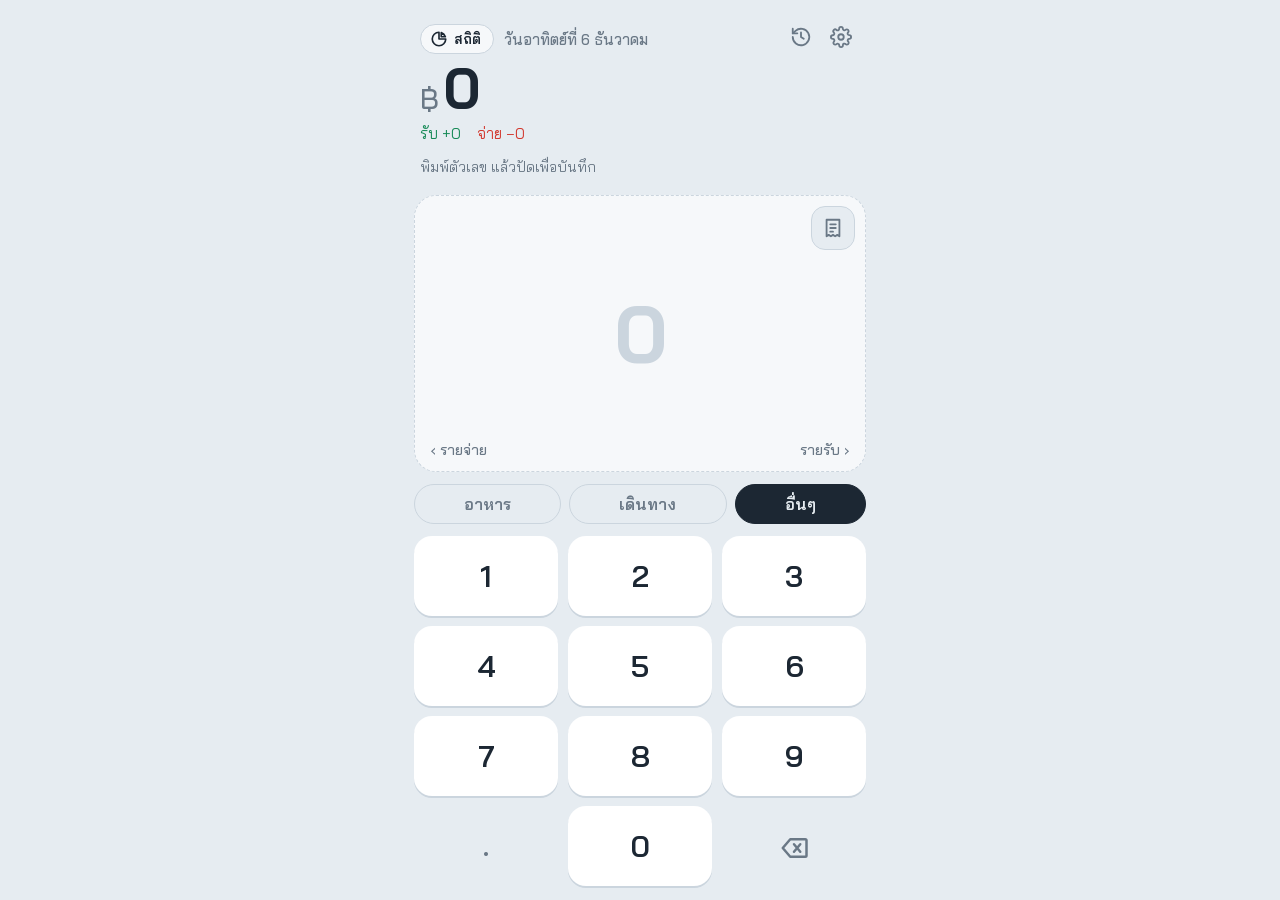
==== commit 1dedc083: "Add files via upload" ====
--- a/index.html
+++ b/index.html
@@ -282,6 +282,40 @@
 .toast.info{background:var(--ink);color:var(--bg);white-space:nowrap}
 @media (prefers-reduced-motion: reduce){ .ocr .bar.indet i{animation:none;width:100%;opacity:.4} }
 
+/* ---------- History ---------- */
+.hist-btn{margin-left:auto}            /* ดันไปชิดปุ่มฟันเฟืองทางขวา */
+.top-row{gap:2px}
+.hist-meta{font-size:13px;color:var(--muted);margin:-6px 0 12px}
+.hday{background:var(--panel);border-radius:16px;margin-bottom:10px;overflow:hidden}
+.hday summary{
+  list-style:none;display:flex;align-items:center;gap:10px;padding:12px 12px 12px 14px;cursor:pointer;
+  -webkit-tap-highlight-color:transparent
+}
+.hday summary::-webkit-details-marker{display:none}
+.hday summary:focus-visible{outline:2px solid var(--ink);outline-offset:-2px;border-radius:16px}
+.hday .hd{flex:1;min-width:0}
+.hday .lbl{display:block;font-size:16px;font-weight:600}
+.hday .sub{display:block;font-size:13px;color:var(--muted);margin-top:1px;font-variant-numeric:tabular-nums;
+  white-space:nowrap;overflow:hidden;text-overflow:ellipsis}
+.hday .sub .i{color:var(--in)} .hday .sub .o{color:var(--out)}
+.hday .net{font-size:18px;font-weight:700;font-variant-numeric:tabular-nums;white-space:nowrap}
+.hday .net.pos{color:var(--in)} .hday .net.neg{color:var(--out)}
+.hday .chev{width:18px;height:18px;color:var(--muted);flex:0 0 auto;transition:transform .2s}
+.hday[open] .chev{transform:rotate(180deg)}
+.hrows{list-style:none;margin:0;padding:0 0 4px}
+.hrows li{
+  display:flex;align-items:center;gap:10px;padding:9px 14px;border-top:1px solid var(--line);
+  font-variant-numeric:tabular-nums
+}
+.hrows .time{font-size:13px;color:var(--muted);min-width:40px}
+.hrows .tg{font-size:13px;padding:1px 9px;border-radius:999px;border:1px solid var(--line);
+  max-width:9em;overflow:hidden;text-overflow:ellipsis;white-space:nowrap}
+.hrows .amt{flex:1;text-align:right;font-weight:700;font-size:16px}
+.hrows .amt.in{color:var(--in)} .hrows .amt.out{color:var(--out)}
+.hrows .only-sum{color:var(--muted);font-size:13px}
+.hmore{width:100%;margin-top:4px}
+@media (prefers-reduced-motion: reduce){ .hday .chev{transition:none} }
+
 /* ---------- PWA banner ---------- */
 .banner{
   position:fixed;left:50%;bottom:calc(14px + env(safe-area-inset-bottom,0px));transform:translate(-50%,140%);
@@ -315,6 +349,10 @@
         </button>
         <span class="date"><span id="date"></span><span class="offline" id="offline" hidden>· ออฟไลน์</span></span>
       </div>
+      <!-- History: ปุ่มนาฬิกา -->
+      <button class="gear hist-btn" id="histBtn" type="button" aria-label="ประวัติย้อนหลัง" aria-haspopup="dialog">
+        <svg viewBox="0 0 24 24" fill="none" stroke="currentColor" stroke-width="2" stroke-linecap="round" stroke-linejoin="round"><path d="M3 12a9 9 0 1 0 3-6.7L3 8"/><path d="M3 3v5h5"/><path d="M12 7v5l3 2"/></svg>
+      </button>
       <button class="gear" id="gearBtn" type="button" aria-label="จัดการหมวดหมู่" aria-haspopup="dialog">
         <svg viewBox="0 0 24 24" fill="none" stroke="currentColor" stroke-width="2" stroke-linecap="round" stroke-linejoin="round"><circle cx="12" cy="12" r="3"/><path d="M19.4 15a1.65 1.65 0 0 0 .33 1.82l.06.06a2 2 0 1 1-2.83 2.83l-.06-.06a1.65 1.65 0 0 0-1.82-.33 1.65 1.65 0 0 0-1 1.51V21a2 2 0 1 1-4 0v-.09A1.65 1.65 0 0 0 9 19.4a1.65 1.65 0 0 0-1.82.33l-.06.06a2 2 0 1 1-2.83-2.83l.06-.06a1.65 1.65 0 0 0 .33-1.82 1.65 1.65 0 0 0-1.51-1H3a2 2 0 1 1 0-4h.09A1.65 1.65 0 0 0 4.6 9a1.65 1.65 0 0 0-.33-1.82l-.06-.06a2 2 0 1 1 2.83-2.83l.06.06a1.65 1.65 0 0 0 1.82.33H9a1.65 1.65 0 0 0 1-1.51V3a2 2 0 1 1 4 0v.09a1.65 1.65 0 0 0 1 1.51 1.65 1.65 0 0 0 1.82-.33l.06-.06a2 2 0 1 1 2.83 2.83l-.06.06a1.65 1.65 0 0 0-.33 1.82V9a1.65 1.65 0 0 0 1.51 1H21a2 2 0 1 1 0 4h-.09a1.65 1.65 0 0 0-1.51 1z"/></svg>
       </button>
@@ -435,6 +473,19 @@
   </div>
 </div>
 
+<!-- Modal: history -->
+<div class="modal" id="histModal" role="dialog" aria-modal="true" aria-labelledby="histTitle">
+  <div class="modal-back" data-close></div>
+  <div class="modal-card">
+    <div class="sheet-head">
+      <h2 id="histTitle">ประวัติย้อนหลัง</h2>
+      <button class="icon-btn" type="button" data-close aria-label="ปิด">✕</button>
+    </div>
+    <p class="hist-meta" id="histMeta"></p>
+    <div class="modal-body" id="histBody"></div>
+  </div>
+</div>
+
 <div class="banner" id="banner" role="status">
   <span id="bannerText"></span>
   <button class="go" id="bannerGo" type="button"></button>
@@ -1171,6 +1222,91 @@
     if(ocrWorker){ ocrWorker.terminate(); ocrWorker=null; }   // หยุดงานที่ค้างอยู่ทันที
   });
 
+  // ---------- History ----------
+  // อ่านทุก key "jodwai:ปี-เดือน-วัน" ใน localStorage แล้วจัดกลุ่มตามวัน (ใหม่ → เก่า)
+  // ถ้าวันไหนมีแค่ยอดสรุปใน archive (ไม่มีรายการละเอียด) จะแสดงยอดสรุปแทน
+  const histModal=$('histModal'), histBody=$('histBody');
+  const HIST_PAGE=30;
+  let histDays=[], histShown=0;
+  const CHEV='<svg class="chev" viewBox="0 0 24 24" fill="none" stroke="currentColor" stroke-width="2.2" stroke-linecap="round" stroke-linejoin="round"><path d="M6 9l6 6 6-6"/></svg>';
+
+  function parseDayKey(k){
+    const m=/^jodwai:(\d{4})-(\d{1,2})-(\d{1,2})$/.exec(k);
+    return m ? new Date(+m[1], +m[2]-1, +m[3]) : null;
+  }
+  function dayLabel(d){
+    const t=new Date(today.getFullYear(), today.getMonth(), today.getDate());
+    const diff=Math.round((t - d)/86400000);
+    if(diff===0) return 'วันนี้';
+    if(diff===1) return 'เมื่อวาน';
+    return d.toLocaleDateString('th-TH',{weekday:'short', day:'numeric', month:'short', year:'numeric'});
+  }
+  function collectHistory(){
+    const map={};
+    try{
+      for(let i=0;i<localStorage.length;i++){
+        const k=localStorage.key(i), d=k && parseDayKey(k);
+        if(!d) continue;
+        const list=loadDay(k);
+        if(list.length) map[k.slice(7)]={ d, list };
+      }
+      // วันที่มีแต่ยอดสรุปใน archive
+      const arc=JSON.parse(localStorage.getItem('jodwai:archive')||'{}')||{};
+      Object.keys(arc).forEach(id=>{
+        if(map[id]) return;
+        const d=parseDayKey('jodwai:'+id), s=arc[id];
+        if(d && s && s.count) map[id]={ d, list:null, sum:s };
+      });
+    }catch(e){}
+    return Object.values(map).map(day=>{
+      let inc=0,out=0,count=0;
+      if(day.list){ day.list.forEach(e=> e.t==='in'?inc+=e.v:out+=e.v); count=day.list.length; }
+      else { inc=day.sum.in||0; out=day.sum.out||0; count=day.sum.count||0; }
+      return Object.assign(day,{ inc, out, net:inc-out, count });
+    }).sort((a,b)=>b.d-a.d);
+  }
+  function dayHTML(day, open){
+    const net=day.net;
+    const rows = day.list
+      ? day.list.slice().reverse().map(e=>{
+          const time=e.at ? new Date(e.at).toLocaleTimeString('th-TH',{hour:'2-digit',minute:'2-digit'}) : '';
+          return '<li><span class="time">'+time+'</span><span class="tg">'+esc(e.tag||'อื่นๆ')+'</span>'
+            +'<span class="amt '+e.t+'">'+(e.t==='in'?'+':'−')+fmt(e.v)+'</span></li>';
+        }).join('')
+      : '<li><span class="only-sum">มีเฉพาะยอดสรุปของวันนี้</span></li>';
+    return '<details class="hday"'+(open?' open':'')+'><summary>'
+      +'<span class="hd"><span class="lbl">'+dayLabel(day.d)+'</span>'
+      +'<span class="sub">'+day.count+' รายการ · <span class="i">+'+fmt(day.inc)+'</span> · <span class="o">−'+fmt(day.out)+'</span></span></span>'
+      +'<span class="net '+(net>0?'pos':net<0?'neg':'')+'">'+(net<0?'−':net>0?'+':'')+fmt(Math.abs(net))+'</span>'
+      +CHEV+'</summary><ul class="hrows">'+rows+'</ul></details>';
+  }
+  function renderHistoryPage(){
+    const more=histBody.querySelector('.hmore'); if(more) more.remove();
+    const next=histDays.slice(histShown, histShown+HIST_PAGE);
+    histBody.insertAdjacentHTML('beforeend', next.map((d,i)=>dayHTML(d, histShown+i<2)).join(''));
+    histShown+=next.length;
+    if(histShown<histDays.length){
+      histBody.insertAdjacentHTML('beforeend','<button class="btn ghost hmore" type="button">ดูวันก่อนหน้าอีก</button>');
+      histBody.querySelector('.hmore').style.color='var(--ink)';
+      histBody.querySelector('.hmore').onclick=renderHistoryPage;
+    }
+  }
+  function openHistory(){
+    checkDayChange();
+    histDays=collectHistory(); histShown=0; histBody.innerHTML='';
+    if(!histDays.length){
+      $('histMeta').textContent='';
+      histBody.innerHTML='<div class="empty-row">ยังไม่มีประวัติ เริ่มจดรายการแรกได้เลย</div>';
+    } else {
+      const inc=histDays.reduce((a,d)=>a+d.inc,0), out=histDays.reduce((a,d)=>a+d.out,0);
+      $('histMeta').textContent='บันทึกไว้ '+histDays.length+' วัน · รับรวม +'+fmt(inc)+' · จ่ายรวม −'+fmt(out);
+      renderHistoryPage();
+    }
+    histBody.scrollTop=0;
+    openModal(histModal);
+  }
+  $('histBtn').onclick=openHistory;
+
   // ---------- PWA: offline badge ----------
   const off=$('offline');
   const net=()=>{ off.hidden = navigator.onLine; };
